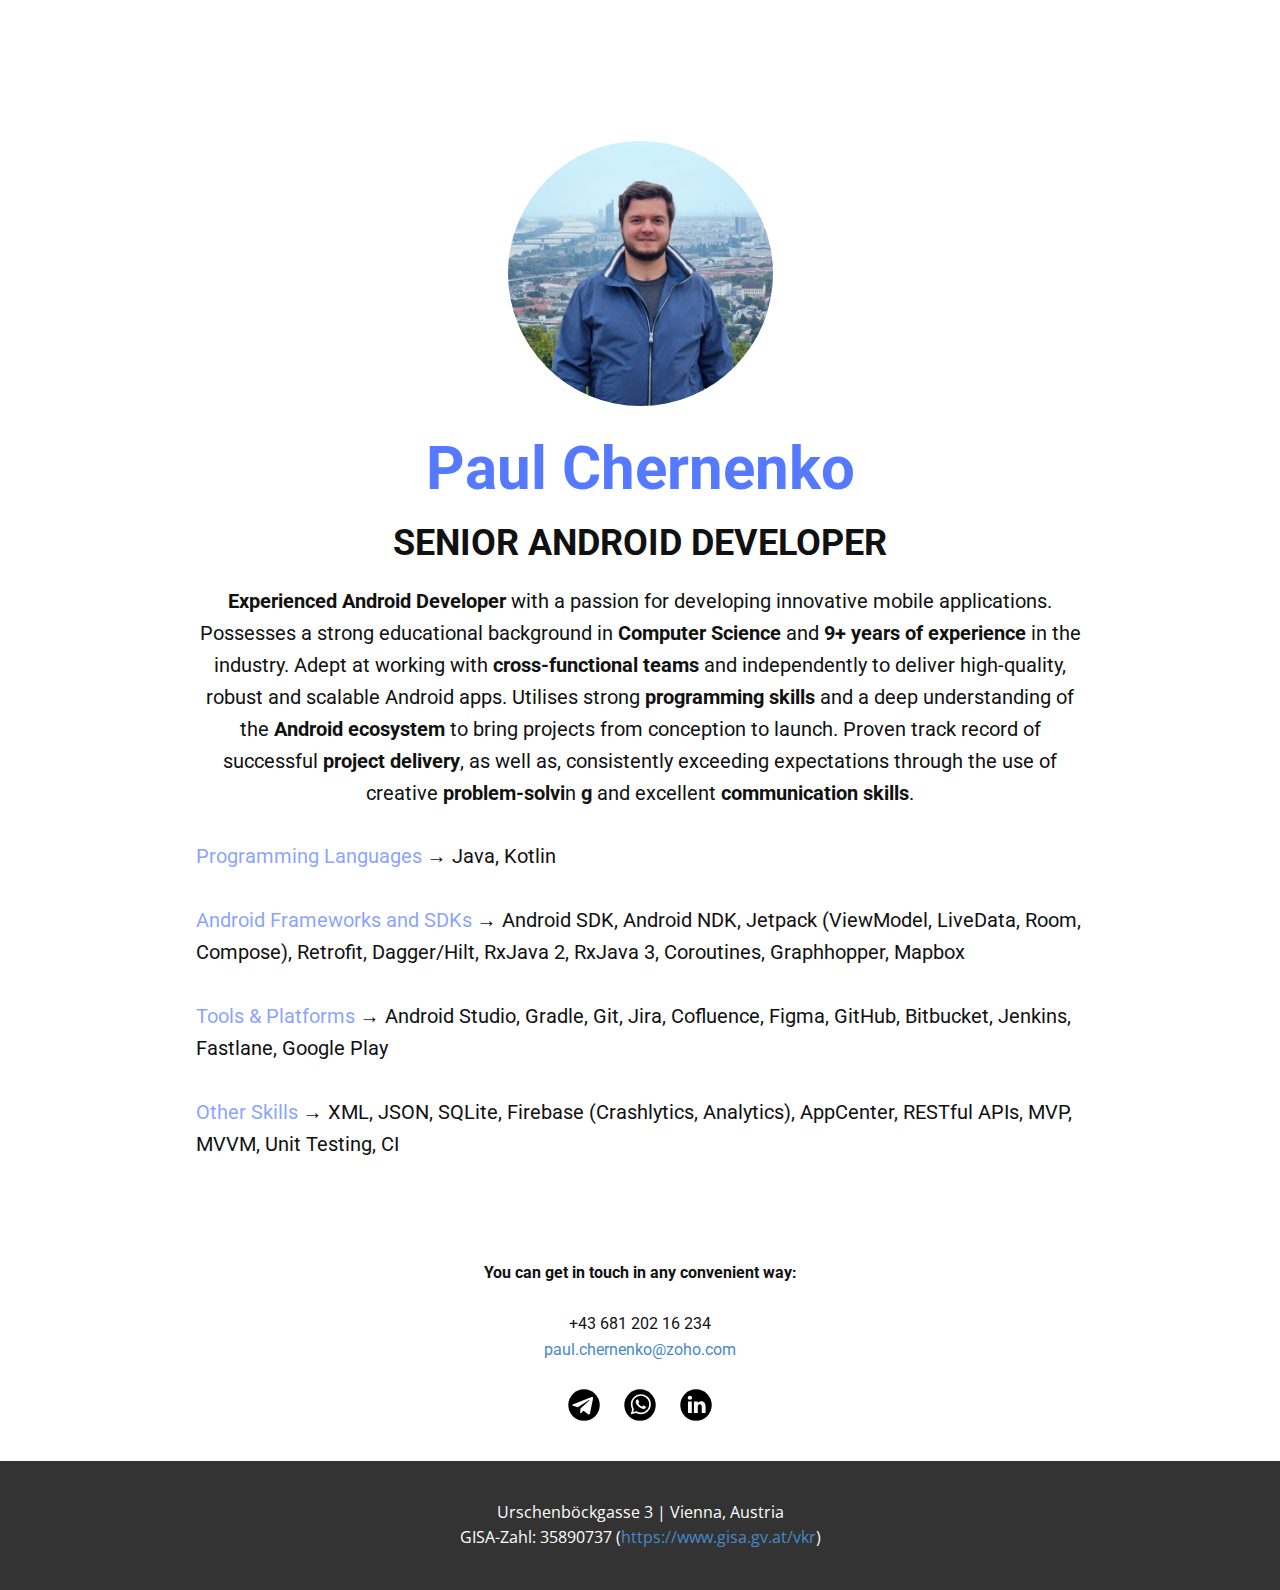
==== Home.html @ 40f65583 "Added the website" ====
<!DOCTYPE html>
<html style="font-size: 16px;" lang="en"><head>
    <meta name="viewport" content="width=device-width, initial-scale=1.0">
    <meta charset="utf-8">
    <meta name="keywords" content="Paul Chernenko">
    <meta name="description" content="">
    <title>Home</title>
    <link rel="stylesheet" href="nicepage.css" media="screen">
<link rel="stylesheet" href="Home.css" media="screen">
    <script class="u-script" type="text/javascript" src="jquery.js" defer=""></script>
    <script class="u-script" type="text/javascript" src="nicepage.js" defer=""></script>
    <meta name="generator" content="Nicepage 5.13.1, nicepage.com">
    <link id="u-theme-google-font" rel="stylesheet" href="https://fonts.googleapis.com/css?family=Roboto:100,100i,300,300i,400,400i,500,500i,700,700i,900,900i|Open+Sans:300,300i,400,400i,500,500i,600,600i,700,700i,800,800i">
    
    
    
    <script type="application/ld+json">{
		"@context": "http://schema.org",
		"@type": "Organization",
		"name": ""
}</script>
    <meta name="theme-color" content="#478ac9">
    <meta property="og:title" content="Home">
    <meta property="og:type" content="website">
  <meta data-intl-tel-input-cdn-path="intlTelInput/"></head>
  <body class="u-body u-xl-mode" data-lang="en">
    <section class="u-clearfix u-section-1" id="sec-d23b">
      <div class="u-clearfix u-sheet u-sheet-1">
        <img class="u-image u-image-circle u-image-1" src="images/2023-07-1815.02.24.jpg" alt="" data-image-width="640" data-image-height="640">
        <h2 class="u-text u-text-custom-color-1 u-text-default u-text-1">Paul Chernenko</h2>
        <h4 class="u-text u-text-default u-text-2">Senior Android Developer</h4>
        <p class="u-align-center u-custom-font u-heading-font u-text u-text-3">
          <span style="font-weight: 700;">Experienced Android Developer</span> with a passion for developing innovative mobile applications. Possesses a strong educational background in <span style="font-weight: 700;">Computer Science</span> and <span style="font-weight: 700;">9+ years of experience</span> in the industry. Adept at working with <span style="font-weight: 700;">cross-functional teams</span> and independently to deliver high-quality, robust and scalable Android apps. Utilises strong <span style="font-weight: 700;">programming skills</span> and a deep understanding of the <span style="font-weight: 700;">Android ecosystem</span> to bring projects from conception to launch. Proven track record of successful <span style="font-weight: 700;">project delivery</span>, as well as, consistently exceeding expectations through the use of creative <span style="font-weight: 700;">problem-solvi<span style="font-weight: 400;">n</span>
          </span>
          <span style="font-weight: 700;">g</span> and excellent <span style="font-weight: 700;">communication skills</span>.
        </p>
        <p class="u-align-left u-custom-font u-heading-font u-text u-text-4">
          <span class="u-text-custom-color-2">Programming Languages</span> → Java, Kotlin<br>
          <br>
          <span class="u-text-custom-color-2">Android Frameworks and SDKs</span> → Android SDK, Android NDK, Jetpack (ViewModel, LiveData, Room, Compose), Retroﬁt, Dagger/Hilt, RxJava 2, RxJava 3, Coroutines, Graphhopper, Mapbox<br>
          <br>
          <span class="u-text-custom-color-2">Tools &amp; Platforms</span> → Android Studio, Gradle, Git, Jira, Cofluence, Figma, GitHub, Bitbucket, Jenkins, Fastlane, Google Play<br>
          <span class="u-text-custom-color-2">
            <br>Other Skills
          </span> → XML, JSON, SQLite, Firebase (Crashlytics, Analytics), AppCenter, RESTful APIs, MVP, MVVM, Unit Testing, CI
        </p>
      </div>
    </section>
    <section class="u-clearfix u-section-2" id="sec-4e7c">
      <div class="u-clearfix u-sheet u-valign-middle u-sheet-1">
        <p class="u-align-center u-custom-font u-heading-font u-text u-text-default u-text-1">
          <span style="font-weight: 700;">You can get in touch in any convenient way:</span>
          <br>
          <br>+43 681 202 16 234<br><a href="mailto:paul.chernenko@zoho.com">paul.chernenko@zoho.com</a>
        </p>
        <div class="u-social-icons u-spacing-24 u-social-icons-1">
          <a class="u-social-url" target="_blank" data-type="Telegram" title="Telegram" href="https://t.me/paul_chernenko"><span class="u-icon u-social-icon u-social-telegram u-text-black u-icon-1"><svg class="u-svg-link" preserveAspectRatio="xMidYMin slice" viewBox="0 0 112 112" style=""><use xmlns:xlink="http://www.w3.org/1999/xlink" xlink:href="#svg-24be"></use></svg><svg class="u-svg-content" viewBox="0 0 112 112" x="0" y="0" id="svg-24be"><circle fill="currentColor" cx="56.1" cy="56.1" r="55"></circle><path fill="#FFFFFF" d="M18.4,53.2l64.7-24.9c3-1.1,5.6,0.7,4.7,5.3l0,0l-11,51.8c-0.8,3.7-3,4.6-6.1,2.8L53.9,75.8l-8.1,7.8
	c-0.9,0.9-1.7,1.6-3.4,1.6l1.2-17l31.1-28c1.4-1.2-0.3-1.9-2.1-0.7L34.2,63.7l-16.6-5.2C14,57.4,14,54.9,18.4,53.2L18.4,53.2z"></path></svg></span>
          </a>
          <a class="u-social-url" target="_blank" data-type="Whatsapp" title="Whatsapp" href="https://wa.me/4368120216234"><span class="u-icon u-social-icon u-social-whatsapp u-text-black u-icon-2"><svg class="u-svg-link" preserveAspectRatio="xMidYMin slice" viewBox="0 0 112 112" style=""><use xmlns:xlink="http://www.w3.org/1999/xlink" xlink:href="#svg-30e2"></use></svg><svg class="u-svg-content" viewBox="0 0 112 112" x="0" y="0" id="svg-30e2"><circle fill="currentColor" cx="56.1" cy="56.1" r="55"></circle><path fill="#FFFFFF" d="M83.8,28.3C77.2,21.7,68.4,18,59,18c-19.3,0-35.1,15.7-35.1,35.1c0,6.2,1.6,12.2,4.7,17.5l-5,18.2L42.2,84
	c5.1,2.8,10.9,4.3,16.8,4.3h0l0,0c19.3,0,35.1-15.7,35.1-35.1C94.1,43.8,90.5,35,83.8,28.3 M59,82.3L59,82.3
	c-5.2,0-10.4-1.4-14.9-4.1l-1.1-0.6l-11,2.9L35,69.8l-0.7-1.1c-2.9-4.6-4.5-10-4.5-15.5C29.8,37,42.9,24,59,24
	c7.8,0,15.1,3,20.6,8.6c5.5,5.5,8.5,12.8,8.5,20.6C88.2,69.2,75.1,82.3,59,82.3 M75,60.5c-0.9-0.4-5.2-2.6-6-2.9
	c-0.8-0.3-1.4-0.4-2,0.4s-2.3,2.9-2.8,3.4c-0.5,0.6-1,0.7-1.9,0.2c-0.9-0.4-3.7-1.4-7.1-4.4c-2.6-2.3-4.4-5.2-4.9-6.1
	c-0.5-0.9-0.1-1.4,0.4-1.8c0.4-0.4,0.9-1,1.3-1.5c0.4-0.5,0.6-0.9,0.9-1.5c0.3-0.6,0.1-1.1-0.1-1.5c-0.2-0.4-2-4.8-2.7-6.5
	c-0.7-1.7-1.4-1.5-2-1.5c-0.5,0-1.1,0-1.7,0c-0.6,0-1.5,0.2-2.3,1.1c-0.8,0.9-3.1,3-3.1,7.3c0,4.3,3.1,8.5,3.6,9.1
	c0.4,0.6,6.2,9.4,15,13.2c2.1,0.9,3.7,1.4,5,1.8c2.1,0.7,4,0.6,5.5,0.3c1.7-0.3,5.2-2.1,5.9-4.2c0.7-2,0.7-3.8,0.5-4.2
	C76.5,61.1,75.9,60.9,75,60.5"></path></svg></span>
          </a>
          <a class="u-social-url" target="_blank" data-type="LinkedIn" title="LinkedIn" href="https://www.linkedin.com/in/paul-chernenko-0548358a/"><span class="u-icon u-social-icon u-social-linkedin u-text-black u-icon-3"><svg class="u-svg-link" preserveAspectRatio="xMidYMin slice" viewBox="0 0 112 112" style=""><use xmlns:xlink="http://www.w3.org/1999/xlink" xlink:href="#svg-6bd2"></use></svg><svg class="u-svg-content" viewBox="0 0 112 112" x="0" y="0" id="svg-6bd2"><circle fill="currentColor" cx="56.1" cy="56.1" r="55"></circle><path fill="#FFFFFF" d="M41.3,83.7H27.9V43.4h13.4V83.7z M34.6,37.9L34.6,37.9c-4.6,0-7.5-3.1-7.5-7c0-4,3-7,7.6-7s7.4,3,7.5,7
      C42.2,34.8,39.2,37.9,34.6,37.9z M89.6,83.7H76.2V62.2c0-5.4-1.9-9.1-6.8-9.1c-3.7,0-5.9,2.5-6.9,4.9c-0.4,0.9-0.4,2.1-0.4,3.3v22.5
      H48.7c0,0,0.2-36.5,0-40.3h13.4v5.7c1.8-2.7,5-6.7,12.1-6.7c8.8,0,15.4,5.8,15.4,18.1V83.7z"></path></svg></span>
          </a>
        </div>
      </div>
    </section>
    
    
    <footer class="u-align-center u-clearfix u-footer u-grey-80 u-footer" id="sec-17be"><div class="u-clearfix u-sheet u-valign-middle u-sheet-1">
        <p class="u-align-center u-text u-text-1"> Urschenböckgasse 3 | Vienna, Austria<br>GISA-Zahl: 35890737 (<a href="https://www.gisa.gv.at/vkr" target="_blank" rel="noreferrer noopener" tilda-quill="true" class="u-active-none u-border-none u-btn u-button-style u-hover-none u-none u-text-palette-1-base u-btn-1">https://www.gisa.gv.at/vkr</a>)
        </p>
      </div></footer>
  
</body></html>
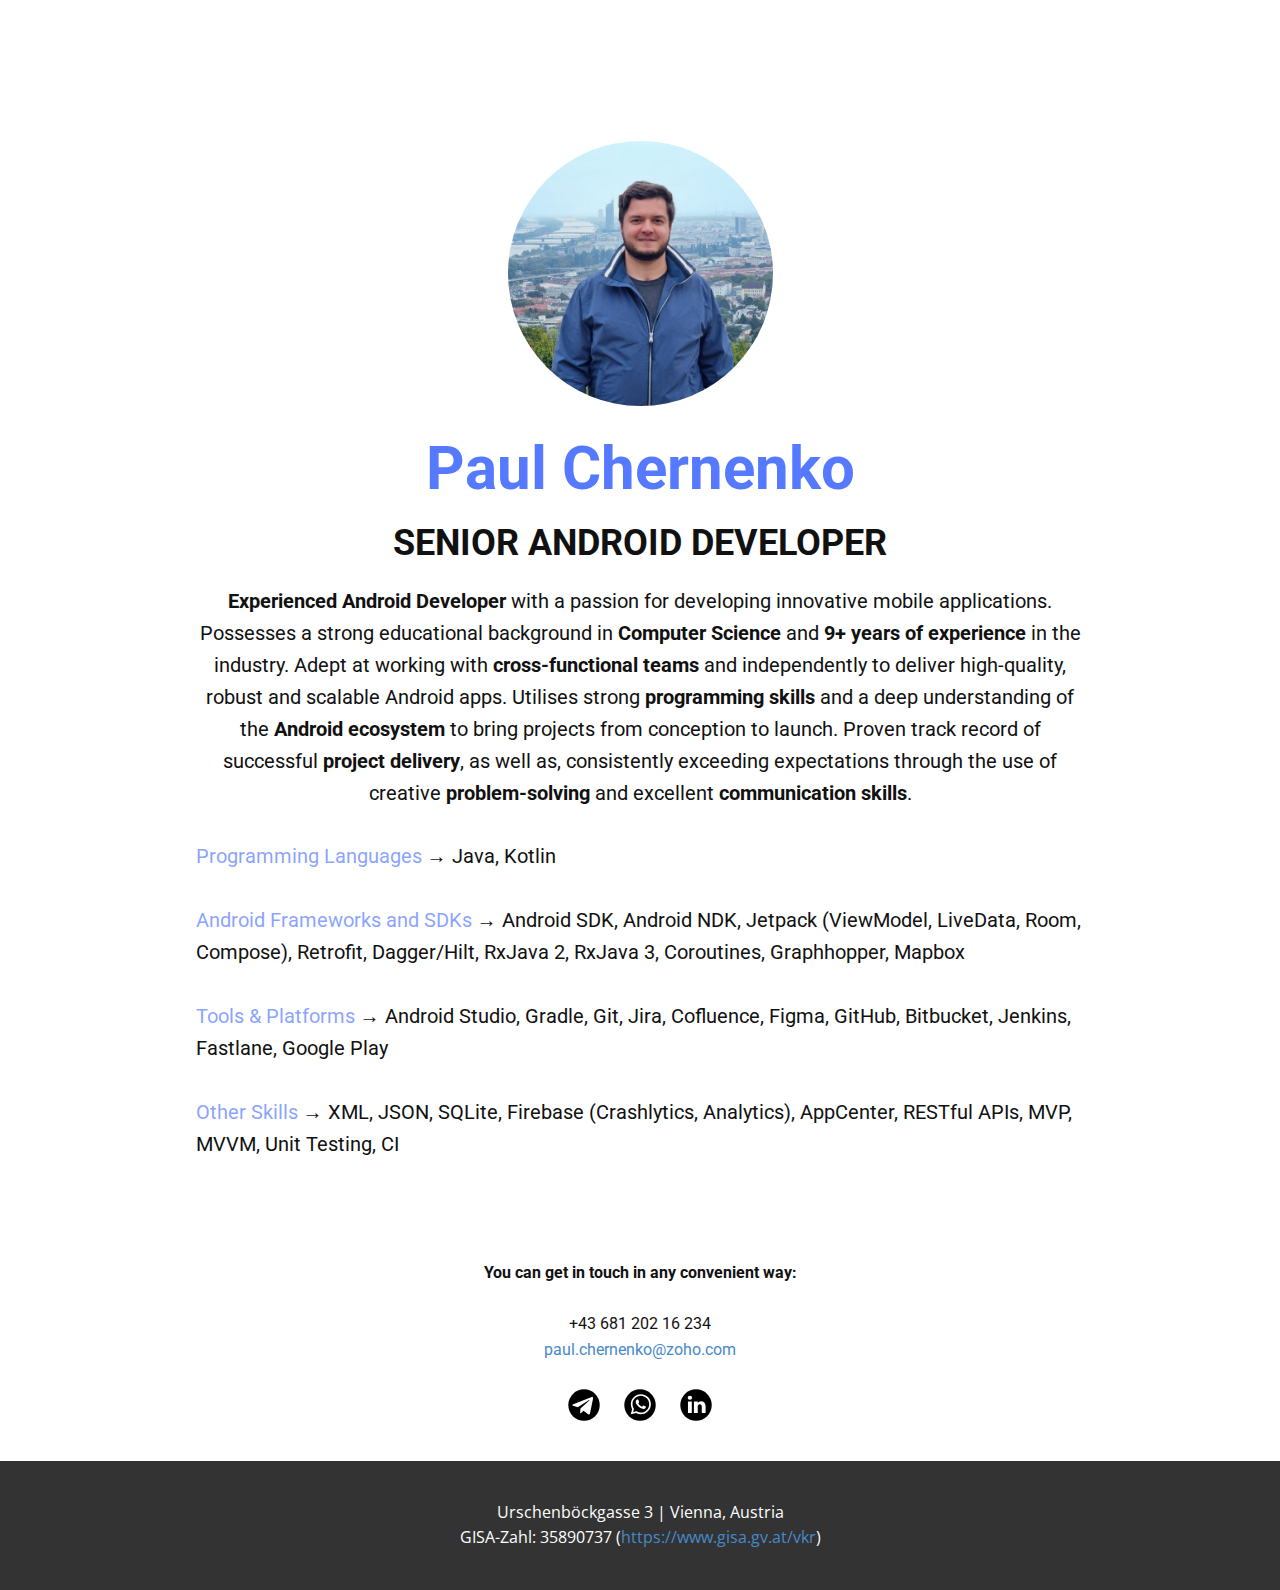
==== commit 1335ea84: "Minor updates" ====
--- a/Home.html
+++ b/Home.html
@@ -27,12 +27,10 @@
     <section class="u-clearfix u-section-1" id="sec-d23b">
       <div class="u-clearfix u-sheet u-sheet-1">
         <img class="u-image u-image-circle u-image-1" src="images/2023-07-1815.02.24.jpg" alt="" data-image-width="640" data-image-height="640">
-        <h2 class="u-text u-text-custom-color-1 u-text-default u-text-1">Paul Chernenko</h2>
-        <h4 class="u-text u-text-default u-text-2">Senior Android Developer</h4>
+        <h2 class="u-align-center u-text u-text-custom-color-1 u-text-default u-text-1">Paul Chernenko</h2>
+        <h4 class="u-align-center u-text u-text-default u-text-2">Senior Android Developer</h4>
         <p class="u-align-center u-custom-font u-heading-font u-text u-text-3">
-          <span style="font-weight: 700;">Experienced Android Developer</span> with a passion for developing innovative mobile applications. Possesses a strong educational background in <span style="font-weight: 700;">Computer Science</span> and <span style="font-weight: 700;">9+ years of experience</span> in the industry. Adept at working with <span style="font-weight: 700;">cross-functional teams</span> and independently to deliver high-quality, robust and scalable Android apps. Utilises strong <span style="font-weight: 700;">programming skills</span> and a deep understanding of the <span style="font-weight: 700;">Android ecosystem</span> to bring projects from conception to launch. Proven track record of successful <span style="font-weight: 700;">project delivery</span>, as well as, consistently exceeding expectations through the use of creative <span style="font-weight: 700;">problem-solvi<span style="font-weight: 400;">n</span>
-          </span>
-          <span style="font-weight: 700;">g</span> and excellent <span style="font-weight: 700;">communication skills</span>.
+          <span style="font-weight: 700;">Experienced Android Developer</span> with a passion for developing innovative mobile applications. Possesses a strong educational background in <span style="font-weight: 700;">Computer Science</span> and <span style="font-weight: 700;">9+ years of experience</span> in the industry. Adept at working with <span style="font-weight: 700;">cross-functional teams</span> and independently to deliver high-quality, robust and scalable Android apps. Utilises strong <span style="font-weight: 700;">programming skills</span> and a deep understanding of the <span style="font-weight: 700;">Android ecosystem</span> to bring projects from conception to launch. Proven track record of successful <span style="font-weight: 700;">project delivery</span>, as well as, consistently exceeding expectations through the use of creative <span style="font-weight: 700;">problem-solving</span> and excellent <span style="font-weight: 700;">communication skills</span>.
         </p>
         <p class="u-align-left u-custom-font u-heading-font u-text u-text-4">
           <span class="u-text-custom-color-2">Programming Languages</span> → Java, Kotlin<br>
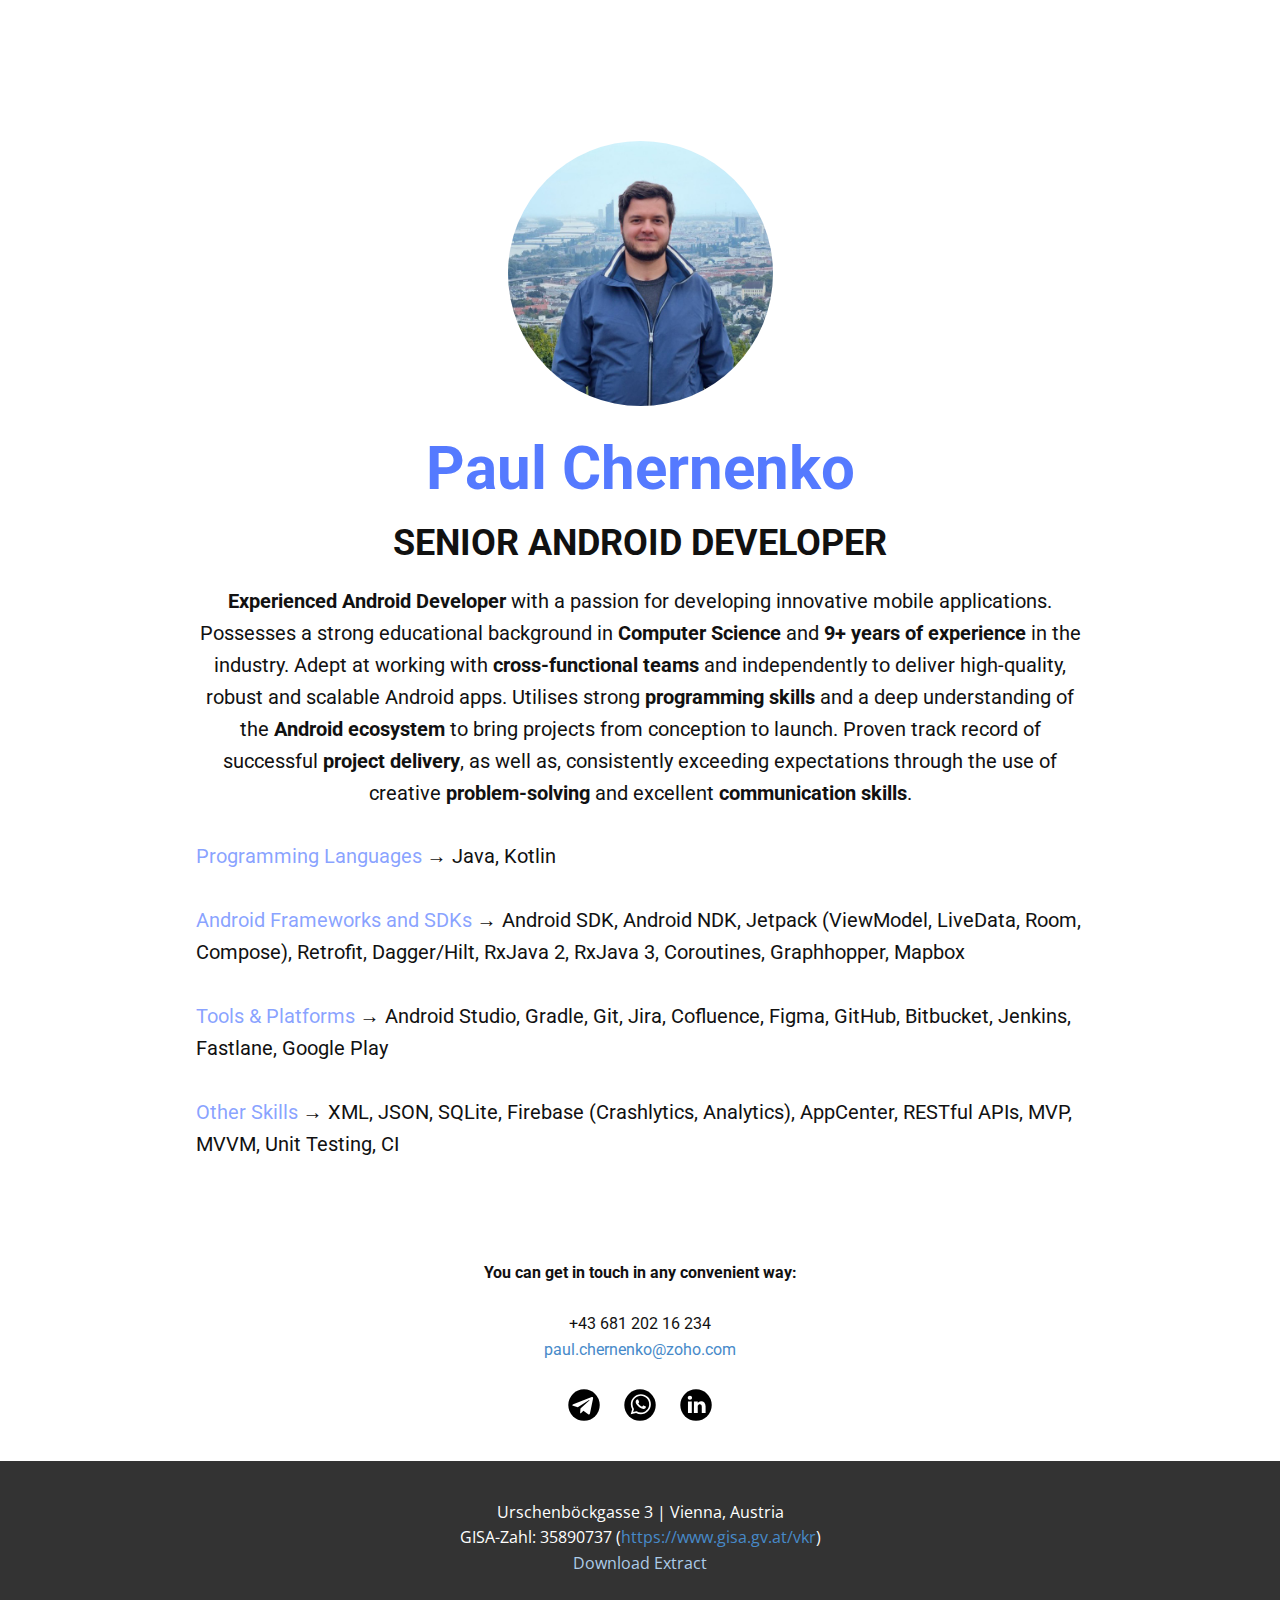
==== commit b1ebd9af: "Added extract" ====
--- a/Home.html
+++ b/Home.html
@@ -75,7 +75,7 @@
     
     
     <footer class="u-align-center u-clearfix u-footer u-grey-80 u-footer" id="sec-17be"><div class="u-clearfix u-sheet u-valign-middle u-sheet-1">
-        <p class="u-align-center u-text u-text-1"> Urschenböckgasse 3 | Vienna, Austria<br>GISA-Zahl: 35890737 (<a href="https://www.gisa.gv.at/vkr" target="_blank" rel="noreferrer noopener" tilda-quill="true" class="u-active-none u-border-none u-btn u-button-style u-hover-none u-none u-text-palette-1-base u-btn-1">https://www.gisa.gv.at/vkr</a>)
+        <p class="u-align-center u-text u-text-1"> Urschenböckgasse 3 | Vienna, Austria<br>GISA-Zahl: 35890737 (<a href="https://www.gisa.gv.at/vkr" target="_blank" rel="noreferrer noopener" tilda-quill="true" class="u-active-none u-border-none u-btn u-button-style u-hover-none u-none u-text-palette-1-base u-btn-1">https://www.gisa.gv.at/vkr</a>)<br><a href="files/extract.pdf">Download Extract</a>
         </p>
       </div></footer>
   
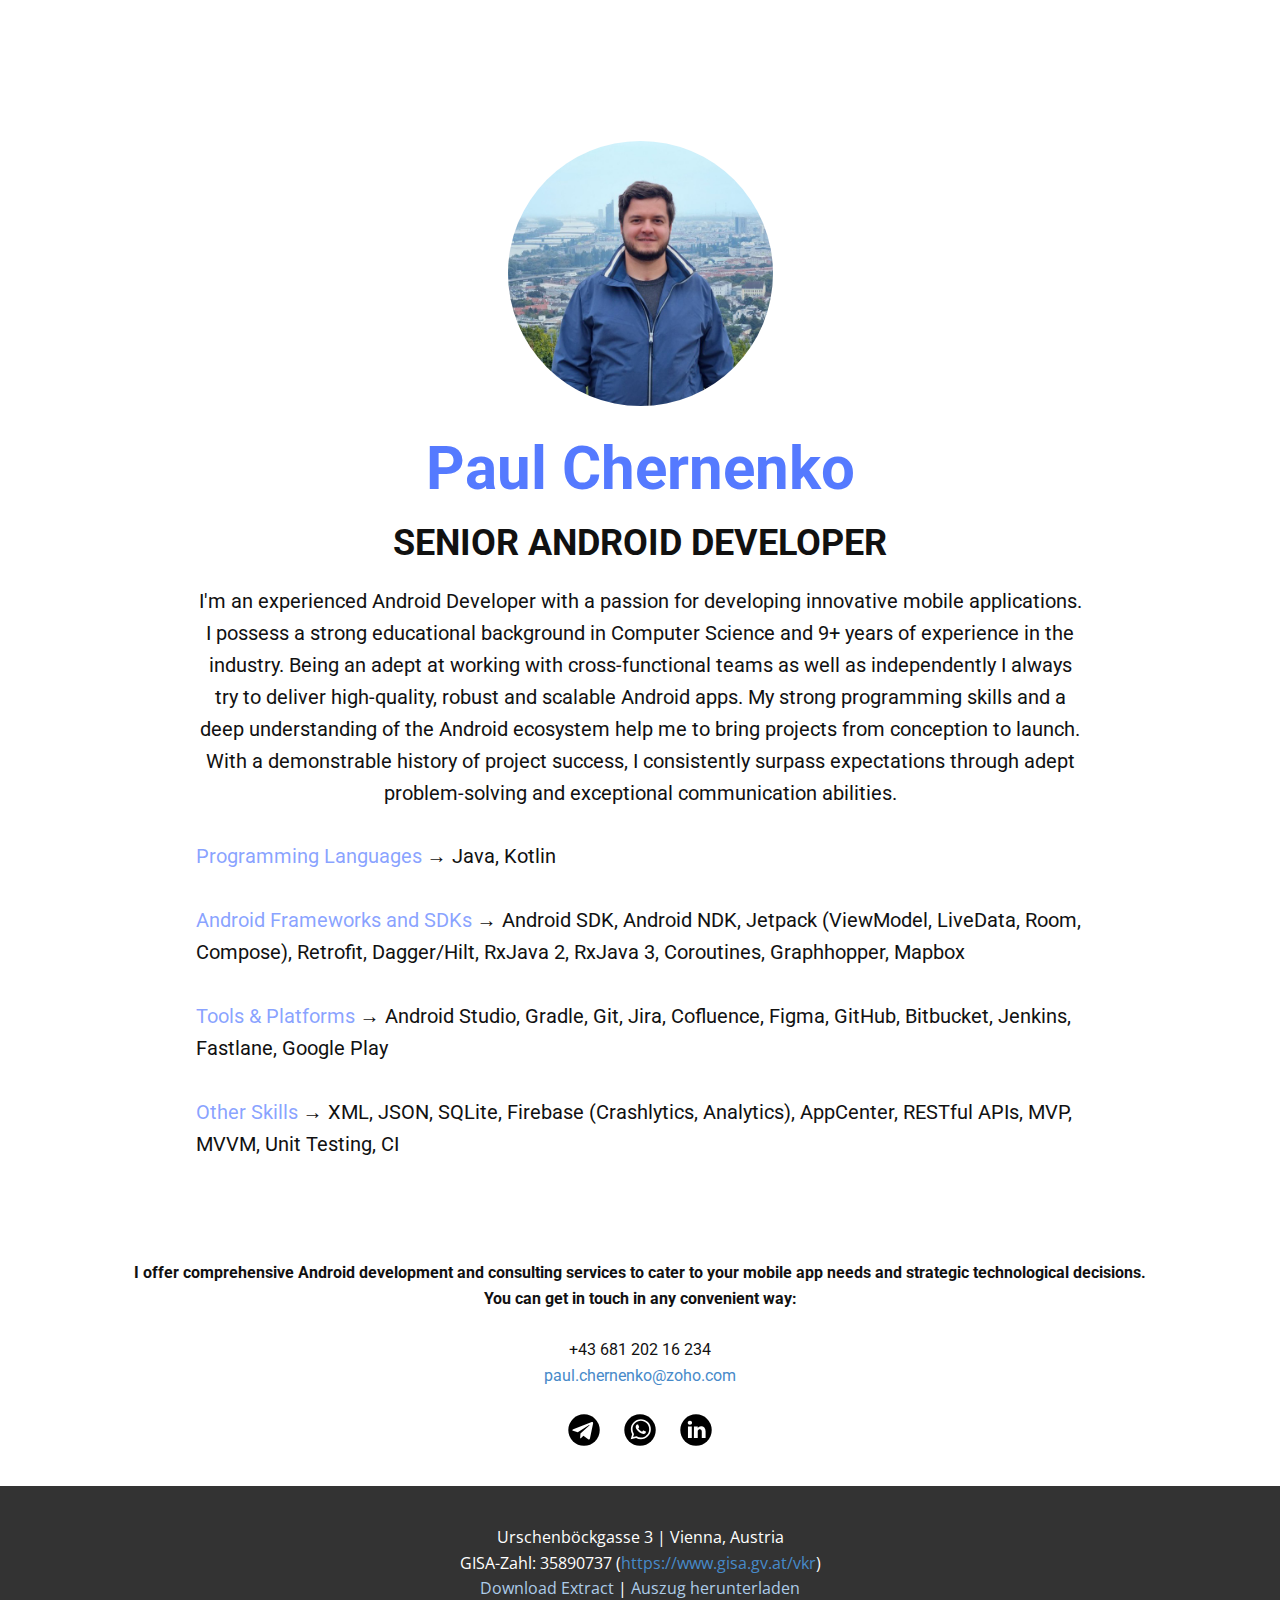
==== commit 1691d34e: "Updated descriptions" ====
--- a/Home.html
+++ b/Home.html
@@ -30,7 +30,7 @@
         <h2 class="u-align-center u-text u-text-custom-color-1 u-text-default u-text-1">Paul Chernenko</h2>
         <h4 class="u-align-center u-text u-text-default u-text-2">Senior Android Developer</h4>
         <p class="u-align-center u-custom-font u-heading-font u-text u-text-3">
-          <span style="font-weight: 700;">Experienced Android Developer</span> with a passion for developing innovative mobile applications. Possesses a strong educational background in <span style="font-weight: 700;">Computer Science</span> and <span style="font-weight: 700;">9+ years of experience</span> in the industry. Adept at working with <span style="font-weight: 700;">cross-functional teams</span> and independently to deliver high-quality, robust and scalable Android apps. Utilises strong <span style="font-weight: 700;">programming skills</span> and a deep understanding of the <span style="font-weight: 700;">Android ecosystem</span> to bring projects from conception to launch. Proven track record of successful <span style="font-weight: 700;">project delivery</span>, as well as, consistently exceeding expectations through the use of creative <span style="font-weight: 700;">problem-solving</span> and excellent <span style="font-weight: 700;">communication skills</span>.
+          I'm an experienced Android Developer with a passion for developing innovative mobile applications. I possess a strong educational background in Computer Science and 9+ years of experience in the industry. Being an adept at working with cross-functional teams as well as independently I always try to deliver high-quality, robust and scalable Android apps. My strong programming skills and a deep understanding of the Android ecosystem help me to bring projects from conception to launch. With a demonstrable history of project success, I consistently surpass expectations through adept problem-solving and exceptional communication abilities.
         </p>
         <p class="u-align-left u-custom-font u-heading-font u-text u-text-4">
           <span class="u-text-custom-color-2">Programming Languages</span> → Java, Kotlin<br>
@@ -47,7 +47,11 @@
     <section class="u-clearfix u-section-2" id="sec-4e7c">
       <div class="u-clearfix u-sheet u-valign-middle u-sheet-1">
         <p class="u-align-center u-custom-font u-heading-font u-text u-text-default u-text-1">
-          <span style="font-weight: 700;">You can get in touch in any convenient way:</span>
+          <span style="font-weight: 700;">
+          I offer comprehensive Android development and consulting services to cater to your mobile app needs and strategic technological decisions. 
+          <br/>
+          You can get in touch in any convenient way:
+          </span>
           <br>
           <br>+43 681 202 16 234<br><a href="mailto:paul.chernenko@zoho.com">paul.chernenko@zoho.com</a>
         </p>
@@ -75,7 +79,7 @@
     
     
     <footer class="u-align-center u-clearfix u-footer u-grey-80 u-footer" id="sec-17be"><div class="u-clearfix u-sheet u-valign-middle u-sheet-1">
-        <p class="u-align-center u-text u-text-1"> Urschenböckgasse 3 | Vienna, Austria<br>GISA-Zahl: 35890737 (<a href="https://www.gisa.gv.at/vkr" target="_blank" rel="noreferrer noopener" tilda-quill="true" class="u-active-none u-border-none u-btn u-button-style u-hover-none u-none u-text-palette-1-base u-btn-1">https://www.gisa.gv.at/vkr</a>)<br><a href="files/extract.pdf">Download Extract</a>
+        <p class="u-align-center u-text u-text-1"> Urschenböckgasse 3 | Vienna, Austria<br>GISA-Zahl: 35890737 (<a href="https://www.gisa.gv.at/vkr" target="_blank" rel="noreferrer noopener" tilda-quill="true" class="u-active-none u-border-none u-btn u-button-style u-hover-none u-none u-text-palette-1-base u-btn-1">https://www.gisa.gv.at/vkr</a>)<br><a href="files/extract.pdf">Download Extract</a> | <a href="files/auszug.pdf">Auszug herunterladen</a>
         </p>
       </div></footer>
   
